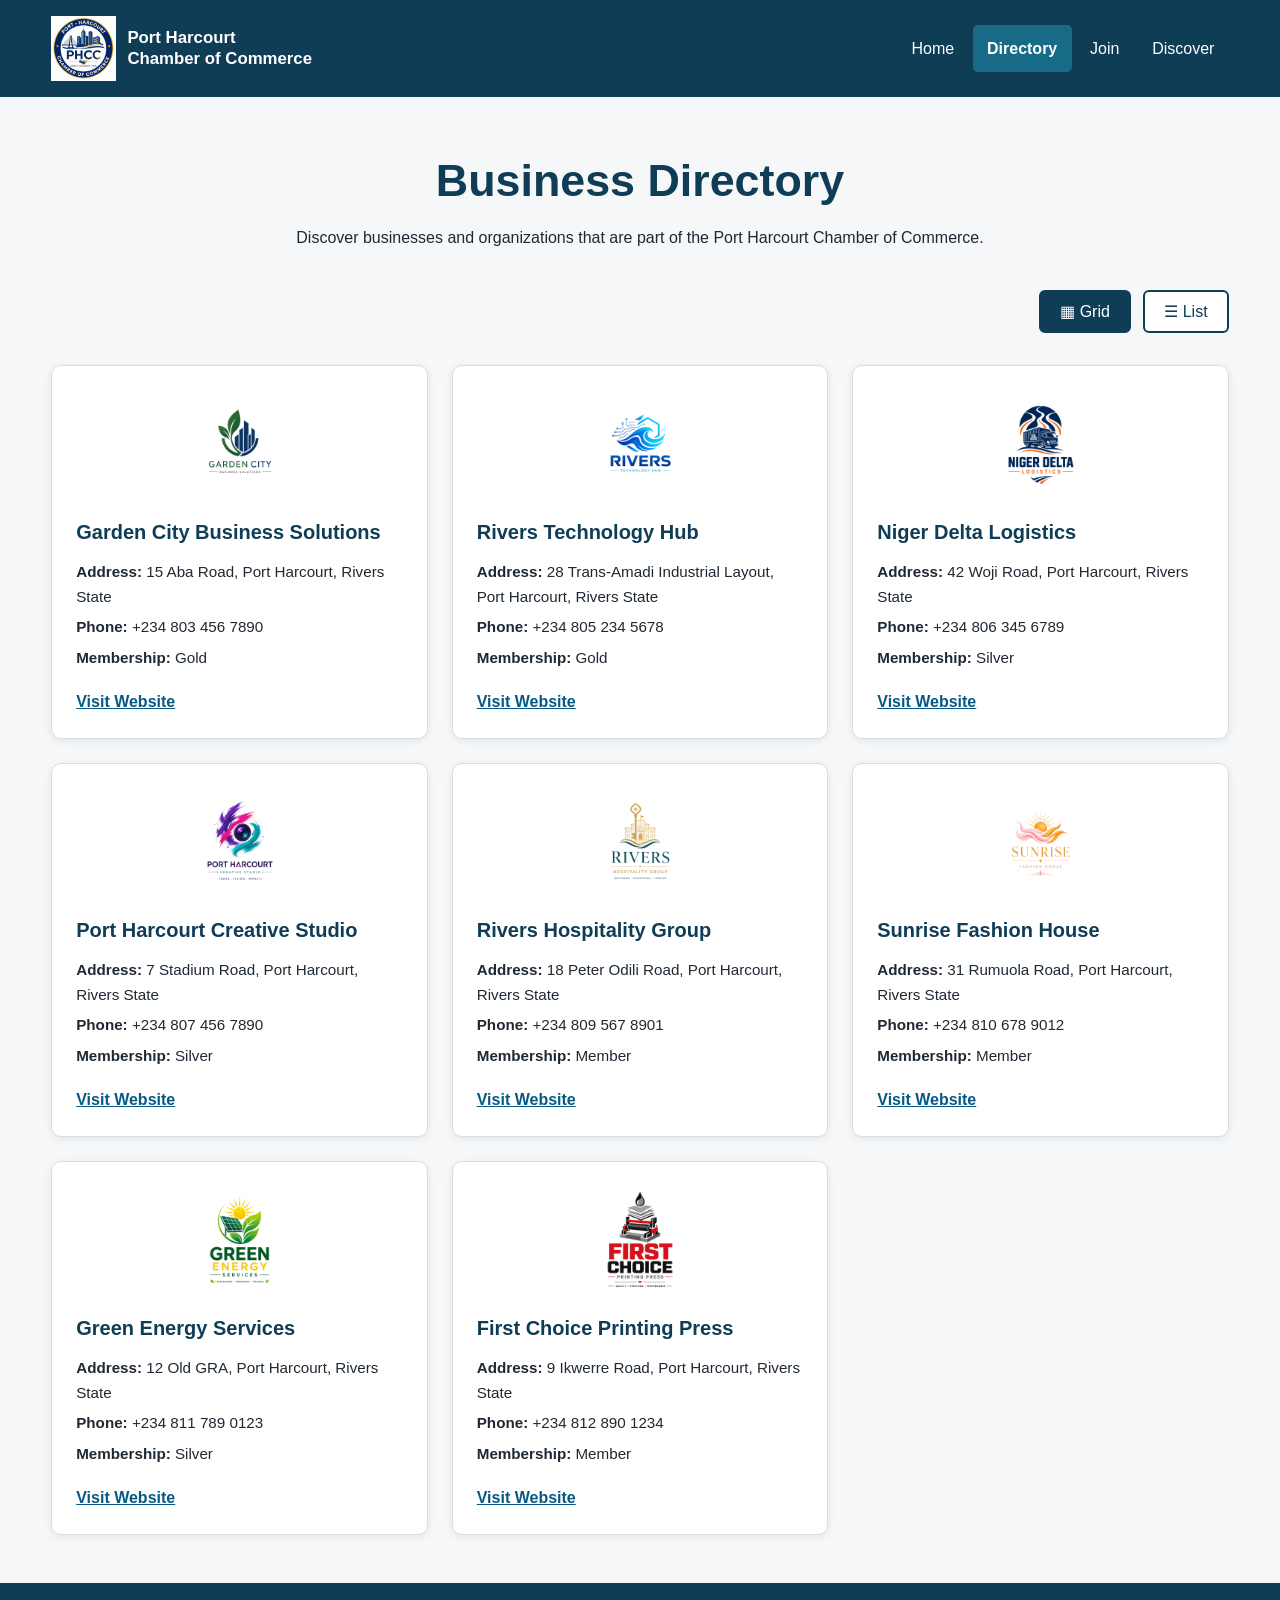
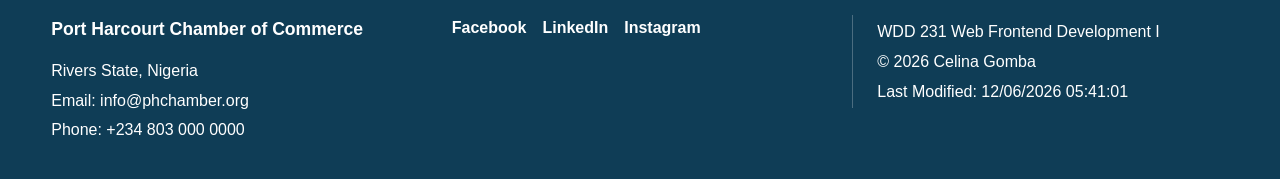
==== chamber/directory.html @ 9926c1c8 "completed" ====
<!DOCTYPE html>
<html lang="en">
<head>
    <meta charset="UTF-8">
    <meta name="viewport" content="width=device-width, initial-scale=1.0">

    <title>Port Harcourt Chamber of Commerce | Directory</title>

    <meta
        name="description"
        content="Explore the Port Harcourt Chamber of Commerce business directory and discover local businesses, services, and organizations in Port Harcourt, Rivers State."
    >

    <meta name="author" content="Celina Gomba">

    <!-- Open Graph / Facebook -->
    <meta property="og:title" content="Port Harcourt Chamber of Commerce | Directory">
    <meta
        property="og:description"
        content="Discover businesses and organizations that are members of the Port Harcourt Chamber of Commerce."
    >
    <meta property="og:type" content="website">
    <meta property="og:url" content="https://celinadada07-jpg.github.io/wdd231/chamber/directory.html">
    <meta
        property="og:image"
        content="https://celinadada07-jpg.github.io/wdd231/chamber/images/port-harcourt-chamber.jpg"
    >

    <!-- Favicon -->
    <link rel="icon" href="images/favicon.ico">
      
    <!-- CSS -->
    <link rel="stylesheet" href="styles/normalize.css">
    <link rel="stylesheet" href="styles/small.css">
    <link rel="stylesheet" href="styles/larger.css">

    <!-- JavaScript -->
    <script src="scripts/directory.js" defer></script>
</head>

<body>

    <header class="site-header">

        <div class="header-content">

            <a href="index.html" class="site-logo">
                <img
                    src="images/logo.svg"
                    alt="Port Harcourt Chamber of Commerce logo"
                >
                <span>Port Harcourt<br>Chamber of Commerce</span>
            </a>

            <button
                id="menu-button"
                class="menu-button"
                type="button"
                aria-label="Open navigation menu"
                aria-expanded="false"
            >
                ☰
            </button>

            <nav id="primary-nav" class="primary-nav" aria-label="Main navigation">
                <a href="index.html">Home</a>
                <a href="directory.html" class="active" aria-current="page">Directory</a>
                <a href="join.html">Join</a>
                <a href="discover.html">Discover</a>
            </nav>

        </div>

    </header>

    <main>

        <section class="page-heading">
            <h1>Business Directory</h1>
            <p>
                Discover businesses and organizations that are part of the
                Port Harcourt Chamber of Commerce.
            </p>
        </section>

        <section class="directory-section">

            <div class="directory-controls" aria-label="Directory display options">

                <button
                    id="grid-button"
                    class="view-button active-view"
                    type="button"
                    aria-label="Display businesses in a grid"
                    aria-pressed="true"
                >
                    ▦ Grid
                </button>

                <button
                    id="list-button"
                    class="view-button"
                    type="button"
                    aria-label="Display businesses in a list"
                    aria-pressed="false"
                >
                    ☰ List
                </button>

            </div>

            <div id="members" class="members-grid">
                <!-- Member cards are generated by JavaScript -->
            </div>

        </section>

    </main>

    <footer class="site-footer">

        <div class="footer-content">

            <div class="footer-contact">
                <h2>Port Harcourt Chamber of Commerce</h2>
                <p>Rivers State, Nigeria</p>
                <p>Email: info@phchamber.org</p>
                <p>Phone: +234 803 000 0000</p>
            </div>

            <div class="footer-social">

                <a
                    href="https://www.facebook.com/"
                    target="_blank"
                    rel="noopener noreferrer"
                    aria-label="Visit our Facebook page"
                >
                    Facebook
                </a>

                <a
                    href="https://www.linkedin.com/"
                    target="_blank"
                    rel="noopener noreferrer"
                    aria-label="Visit our LinkedIn page"
                >
                    LinkedIn
                </a>

                <a
                    href="https://www.instagram.com/"
                    target="_blank"
                    rel="noopener noreferrer"
                    aria-label="Visit our Instagram page"
                >
                    Instagram
                </a>

            </div>

            <div class="footer-development">
                <p>WDD 231 Web Frontend Development I</p>
                <p>© <span id="current-year"></span> Celina Gomba</p>
                <p>Last Modified: <span id="last-modified"></span></p>
            </div>

        </div>

    </footer>

</body>
</html>
---- chamber/styles/small.css ----
/* ==========================================
   PORT HARCOURT CHAMBER OF COMMERCE
   SMALL SCREEN STYLES
   ========================================== */


/* ==========================================
   GENERAL RESET
   ========================================== */

* {
    box-sizing: border-box;
}

body {
    margin: 0;
    font-family: Arial, Helvetica, sans-serif;
    line-height: 1.6;
    color: #1f2933;
    background-color: #f5f7f9;
}

img {
    max-width: 100%;
    height: auto;
    display: block;
}

a {
    color: #075985;
}


/* ==========================================
   HEADER
   ========================================== */

.site-header {
    background-color: #0f3d56;
    color: white;
}

.header-content {
    width: 92%;
    max-width: 1200px;
    margin: 0 auto;
    padding: 1rem 0;
    display: flex;
    align-items: center;
    justify-content: space-between;
    position: relative;
}

.site-logo {
    display: flex;
    align-items: center;
    gap: 0.7rem;
    color: white;
    text-decoration: none;
    font-weight: 700;
}

.site-logo img {
    width: 55px;
    height: 55px;
    object-fit: contain;
}

.site-logo span {
    font-size: 0.95rem;
    line-height: 1.2;
}


/* ==========================================
   MOBILE MENU BUTTON
   ========================================== */

.menu-button {
    border: none;
    background: transparent;
    color: white;
    font-size: 2rem;
    cursor: pointer;
    padding: 0.25rem 0.5rem;
}


/* ==========================================
   NAVIGATION
   ========================================== */

.primary-nav {
    display: none;
    position: absolute;
    top: 100%;
    left: 0;
    width: 100%;
    background-color: #0f3d56;
    z-index: 1000;
}

.primary-nav.open {
    display: flex;
    flex-direction: column;
}

.primary-nav a {
    color: white;
    text-decoration: none;
    padding: 0.9rem 1rem;
    border-top: 1px solid rgba(255, 255, 255, 0.15);
    text-align: center;
}

.primary-nav a:hover,
.primary-nav a:focus {
    background-color: #176b87;
}

.primary-nav a.active {
    background-color: #176b87;
    font-weight: bold;
}


/* ==========================================
   PAGE HEADING
   ========================================== */

.page-heading {
    width: 92%;
    max-width: 1200px;
    margin: 0 auto;
    padding: 2rem 0 1rem;
    text-align: center;
}

.page-heading h1 {
    margin: 0 0 0.5rem;
    color: #0f3d56;
    font-size: 2rem;
}

.page-heading p {
    margin: 0 auto;
    max-width: 700px;
}


/* ==========================================
   DIRECTORY SECTION
   ========================================== */

.directory-section {
    width: 92%;
    max-width: 1200px;
    margin: 0 auto;
    padding-bottom: 3rem;
}


/* ==========================================
   GRID / LIST CONTROLS
   ========================================== */

.directory-controls {
    display: flex;
    justify-content: center;
    gap: 0.75rem;
    margin: 1rem 0 1.5rem;
}

.view-button {
    border: 2px solid #0f3d56;
    background-color: white;
    color: #0f3d56;
    padding: 0.65rem 1.2rem;
    border-radius: 6px;
    font-size: 1rem;
    cursor: pointer;
    transition: background-color 0.2s ease, color 0.2s ease;
}

.view-button:hover,
.view-button:focus {
    background-color: #176b87;
    color: white;
}

.view-button.active-view {
    background-color: #0f3d56;
    color: white;
}


/* ==========================================
   MEMBER GRID
   ========================================== */

.members-grid {
    display: grid;
    grid-template-columns: 1fr;
    gap: 1.25rem;
}


/* ==========================================
   MEMBER CARD
   ========================================== */

.member-card {
    background-color: white;
    border: 1px solid #d7dee3;
    border-radius: 10px;
    padding: 1.25rem;
    box-shadow: 0 2px 8px rgba(0, 0, 0, 0.08);
}

.member-card img {
    width: 150px;
    height: 100px;
    object-fit: contain;
    margin: 0 auto 1rem;
}

.member-information h2 {
    color: #0f3d56;
    font-size: 1.25rem;
    margin: 0 0 0.75rem;
}

.member-information p {
    margin: 0.4rem 0;
    font-size: 0.95rem;
}

.member-information a {
    display: inline-block;
    margin-top: 0.75rem;
    font-weight: 700;
}


/* ==========================================
   LIST VIEW
   ========================================== */

.members-list {
    display: flex;
    flex-direction: column;
    gap: 0.5rem;
}

.members-list .member-card {
    display: grid;
    grid-template-columns: 1fr;
    border-radius: 4px;
    box-shadow: none;
}

.members-list .member-card img {
    display: none;
}

.members-list .member-information h2 {
    font-size: 1rem;
    margin-bottom: 0.25rem;
}

.members-list .member-information p {
    margin: 0.2rem 0;
}

.members-list .member-information a {
    margin-top: 0.25rem;
}


/* ==========================================
   ERROR MESSAGE
   ========================================== */

.error-message {
    background-color: white;
    border-left: 5px solid #b42318;
    padding: 1rem;
    color: #7a1c14;
}


/* ==========================================
   FOOTER
   ========================================== */

.site-footer {
    background-color: #0f3d56;
    color: white;
    padding: 2rem 0;
}

.footer-content {
    width: 92%;
    max-width: 1200px;
    margin: 0 auto;
    display: grid;
    gap: 1.5rem;
    text-align: center;
}

.footer-contact h2 {
    font-size: 1.1rem;
    margin-top: 0;
}

.footer-contact p {
    margin: 0.25rem 0;
}

.footer-social {
    display: flex;
    justify-content: center;
    flex-wrap: wrap;
    gap: 1rem;
}

.footer-social a {
    color: white;
    text-decoration: none;
    font-weight: 600;
}

.footer-social a:hover,
.footer-social a:focus {
    text-decoration: underline;
}

.footer-development {
    border-top: 1px solid rgba(255, 255, 255, 0.25);
    padding-top: 1rem;
}

.footer-development p {
    margin: 0.25rem 0;
}


/* ==========================================
   ACCESSIBILITY
   ========================================== */

button:focus-visible,
a:focus-visible {
    outline: 3px solid #f4c95d;
    outline-offset: 3px;
}
---- chamber/styles/larger.css ----
/* ==========================================
   PORT HARCOURT CHAMBER OF COMMERCE
   LARGE SCREEN STYLES
   ========================================== */

@media screen and (min-width: 38rem) {

    /* ===============================
       HEADER
       =============================== */

    .header-content {
        padding: 1rem 0;
    }

    .menu-button {
        display: none;
    }

    .primary-nav {
        position: static;
        display: flex;
        width: auto;
        background-color: transparent;
        align-items: center;
        gap: 0.25rem;
    }

    .primary-nav.open {
        flex-direction: row;
    }

    .primary-nav a {
        border-top: none;
        padding: 0.7rem 0.9rem;
        border-radius: 5px;
    }

    .primary-nav a:hover,
    .primary-nav a:focus {
        background-color: #176b87;
    }

    /* ===============================
       PAGE HEADING
       =============================== */

    .page-heading {
        padding: 3rem 0 1.5rem;
    }

    .page-heading h1 {
        font-size: 2.5rem;
    }

    /* ===============================
       DIRECTORY CONTROLS
       =============================== */

    .directory-controls {
        justify-content: flex-end;
        margin-bottom: 2rem;
    }

    /* ===============================
       DIRECTORY GRID
       =============================== */

    .members-grid {
        grid-template-columns: repeat(2, 1fr);
        gap: 1.5rem;
    }

    .member-card {
        padding: 1.5rem;
        transition: transform 0.2s ease, box-shadow 0.2s ease;
    }

    .member-card:hover {
        transform: translateY(-4px);
        box-shadow: 0 5px 14px rgba(0, 0, 0, 0.12);
    }

    .member-card img {
        width: 170px;
        height: 110px;
    }

    /* ===============================
       LIST VIEW
       =============================== */

    .members-list .member-card {
        grid-template-columns: 1fr;
        padding: 1rem 1.25rem;
    }

    /* ===============================
       FOOTER
       =============================== */

    .footer-content {
        grid-template-columns: repeat(3, 1fr);
        align-items: start;
        text-align: left;
    }

    .footer-social {
        justify-content: flex-start;
    }

    .footer-development {
        border-top: none;
        border-left: 1px solid rgba(255, 255, 255, 0.25);
        padding-top: 0;
        padding-left: 1.5rem;
    }
}


/* ==========================================
   EXTRA LARGE SCREENS
   ========================================== */

@media screen and (min-width: 64rem) {

    .members-grid {
        grid-template-columns: repeat(3, 1fr);
    }

    .site-logo img {
        width: 65px;
        height: 65px;
    }

    .site-logo span {
        font-size: 1.05rem;
    }

    .page-heading h1 {
        font-size: 2.8rem;
    }
}
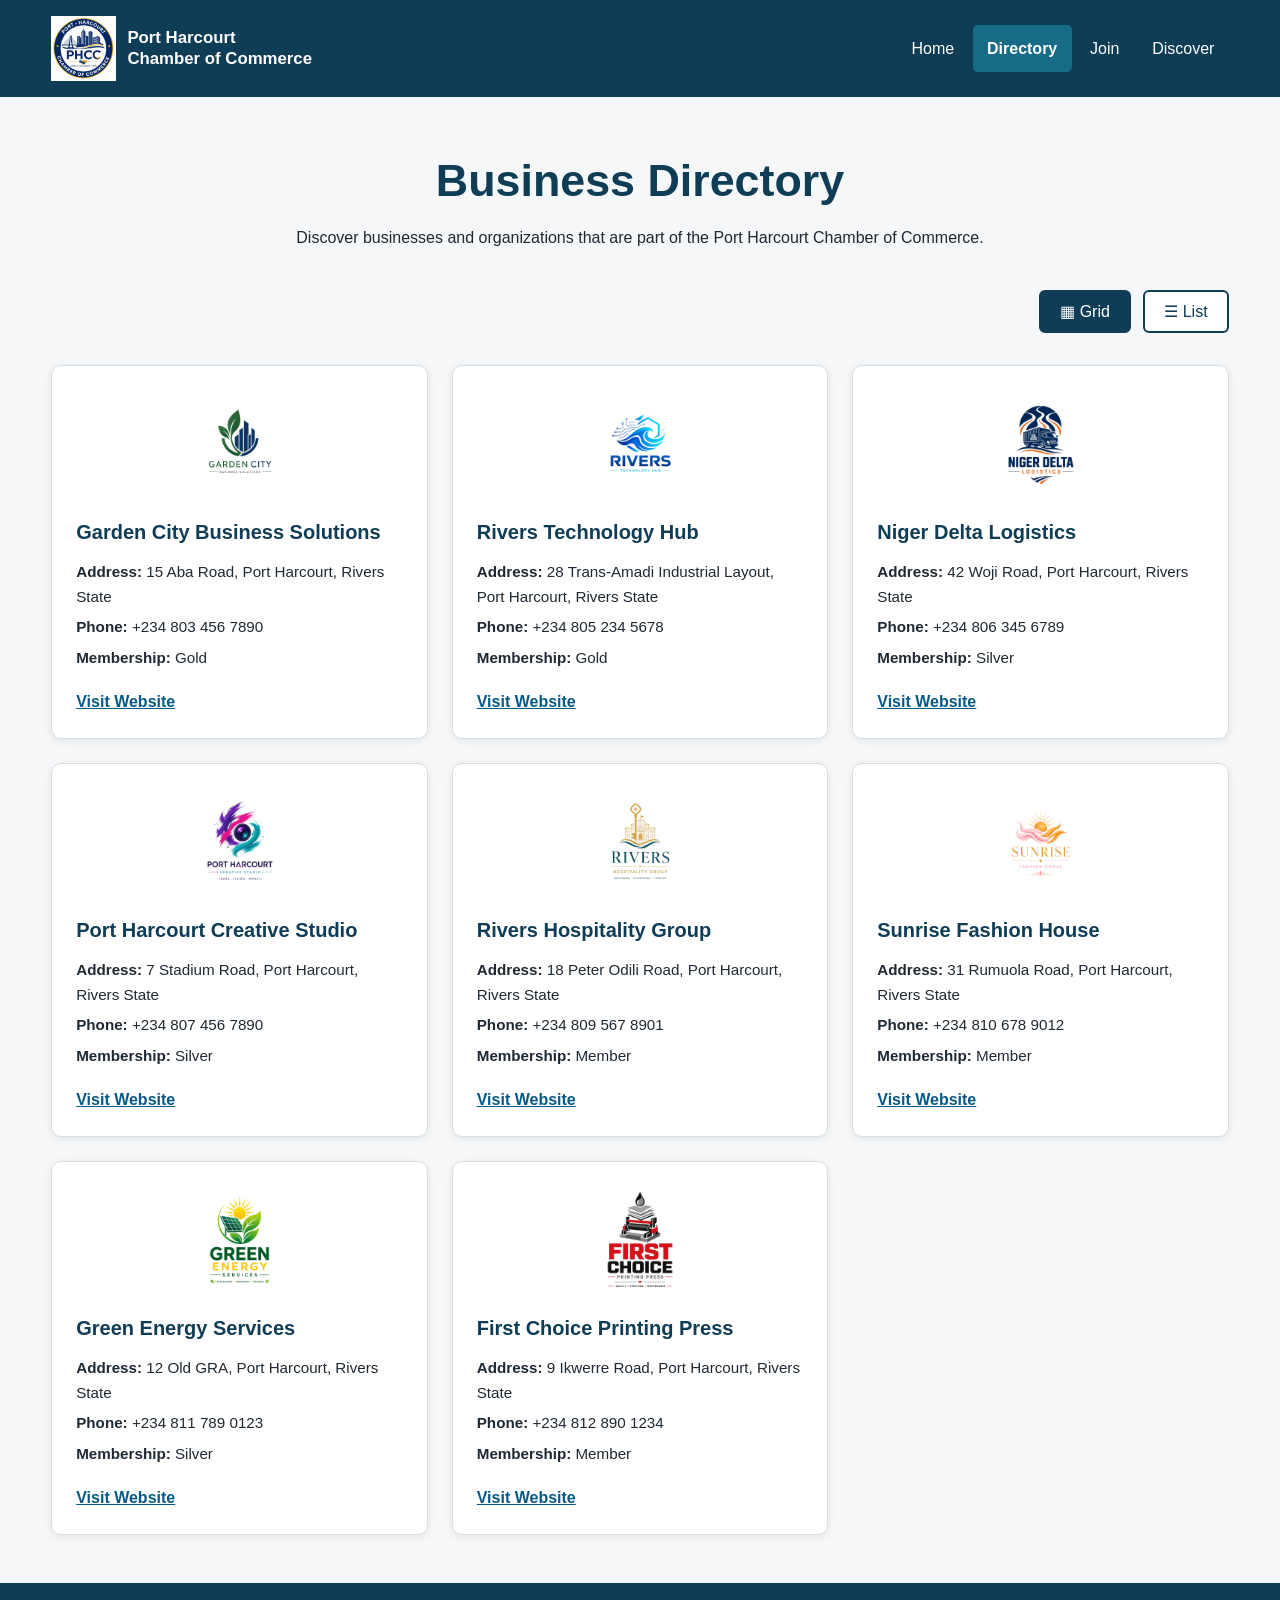
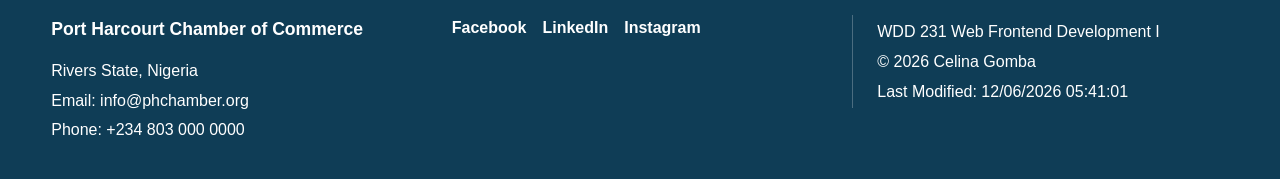
==== commit 393616f3: "Corections made" ====
--- a/chamber/directory.html
+++ b/chamber/directory.html
@@ -46,7 +46,7 @@
 
             <a href="index.html" class="site-logo">
                 <img
-                    src="images/logo.svg"
+                    src="images/logo.png"
                     alt="Port Harcourt Chamber of Commerce logo"
                 >
                 <span>Port Harcourt<br>Chamber of Commerce</span>
--- a/chamber/styles/small.css
+++ b/chamber/styles/small.css
@@ -354,3 +354,182 @@
     outline: 3px solid #f4c95d;
     outline-offset: 3px;
 }
+
+/* ================================
+   HOME PAGE - HERO
+   ================================ */
+
+.hero {
+    position: relative;
+    width: 100%;
+    min-height: 420px;
+    overflow: hidden;
+}
+
+.hero img {
+    width: 100%;
+    height: 420px;
+    object-fit: cover;
+}
+
+.hero-content {
+    position: absolute;
+    top: 0;
+    left: 0;
+    width: 100%;
+    height: 100%;
+
+    display: flex;
+    flex-direction: column;
+    justify-content: center;
+    align-items: center;
+
+    text-align: center;
+    padding: 2rem;
+
+    background: rgba(0, 0, 0, 0.45);
+    color: white;
+}
+
+.hero-content h1 {
+    color: white;
+    max-width: 850px;
+    margin: 0 0 1rem;
+    font-size: 2rem;
+    line-height: 1.2;
+}
+
+.hero-content p {
+    max-width: 700px;
+    margin: 0 0 1.5rem;
+    color: white;
+}
+
+.hero-button {
+    display: inline-block;
+    padding: 0.85rem 1.5rem;
+    background-color: #f4b942;
+    color: #102a43;
+    text-decoration: none;
+    font-weight: bold;
+    border-radius: 6px;
+}
+
+.hero-button:hover,
+.hero-button:focus {
+    background-color: white;
+    color: #0f3d56;
+}
+
+
+/* ================================
+   HOME PAGE - SECTIONS
+   ================================ */
+
+.home-section {
+    width: 92%;
+    max-width: 1200px;
+    margin: 0 auto;
+    padding: 2.5rem 0;
+}
+
+.home-section > h2 {
+    text-align: center;
+    color: #0f3d56;
+    margin-bottom: 1.5rem;
+}
+
+
+/* EVENTS */
+
+.events-container {
+    display: grid;
+    grid-template-columns: 1fr;
+    gap: 1rem;
+}
+
+.event-card {
+    background-color: white;
+    border: 1px solid #d7dee3;
+    border-radius: 10px;
+    padding: 1.25rem;
+    box-shadow: 0 2px 8px rgba(0, 0, 0, 0.08);
+}
+
+.event-card h3 {
+    color: #0f3d56;
+}
+
+.event-date {
+    color: #176b87;
+    font-weight: bold;
+}
+
+/* ================================
+   WEATHER FORECAST CARDS
+   ================================ */
+
+#forecast {
+    display: grid;
+    grid-template-columns: repeat(3, 1fr);
+    gap: 1rem;
+    margin-top: 1rem;
+}
+
+.forecast-card {
+    background-color: #ffffff;
+    border: 1px solid #d7dee3;
+    border-radius: 10px;
+    padding: 1rem;
+    text-align: center;
+    box-shadow: 0 2px 8px rgba(0, 0, 0, 0.08);
+}
+
+.forecast-card h4 {
+    color: #0f3d56;
+    margin-bottom: 0.5rem;
+}
+
+.forecast-card img {
+    width: 70px;
+    height: 70px;
+    margin: 0 auto;
+}
+
+.forecast-card p {
+    margin: 0.4rem 0;
+}
+
+.forecast-card strong {
+    font-size: 1.2rem;
+    color: #0f3d56;
+}
+
+
+/* MEMBER SPOTLIGHTS */
+
+.spotlights-container {
+    display: grid;
+    grid-template-columns: 1fr;
+    gap: 1rem;
+}
+
+.spotlight-card {
+    background-color: white;
+    border: 1px solid #d7dee3;
+    border-radius: 10px;
+    padding: 1.25rem;
+    text-align: center;
+    box-shadow: 0 2px 8px rgba(0, 0, 0, 0.08);
+}
+
+.spotlight-card img {
+    width: 140px;
+    height: 90px;
+    object-fit: contain;
+    margin: 0 auto 1rem;
+}
+
+.spotlight-card h3 {
+    color: #0f3d56;
+}
--- a/chamber/styles/larger.css
+++ b/chamber/styles/larger.css
@@ -140,4 +140,144 @@
     .page-heading h1 {
         font-size: 2.8rem;
     }
+}
+
+/* ==========================================
+   HOME PAGE - LARGE SCREEN STYLES
+   ========================================== */
+
+@media screen and (min-width: 38rem) {
+
+    /* HERO */
+
+    .hero {
+        min-height: 500px;
+    }
+
+    .hero img {
+        height: 500px;
+    }
+
+    .hero-content {
+        padding: 3rem;
+    }
+
+    .hero-content h1 {
+        font-size: 3rem;
+    }
+
+    .hero-content p {
+        font-size: 1.15rem;
+    }
+
+
+    /* EVENTS */
+
+    .events-container {
+        grid-template-columns: repeat(3, 1fr);
+        gap: 1.5rem;
+    }
+
+    .event-card {
+        padding: 1.5rem;
+    }
+
+
+    /* WEATHER */
+
+    .weather-container {
+        grid-template-columns: 1fr 1fr;
+        gap: 1.5rem;
+    }
+
+
+    /* MEMBER SPOTLIGHTS */
+
+    .spotlights-container {
+        grid-template-columns: repeat(3, 1fr);
+        gap: 1.5rem;
+    }
+
+    .spotlight-card {
+        padding: 1.5rem;
+    }
+
+}
+
+
+/* ==========================================
+   EXTRA LARGE SCREENS
+   ========================================== */
+
+@media screen and (min-width: 64rem) {
+
+    .hero {
+        min-height: 550px;
+    }
+
+    .hero img {
+        height: 550px;
+    }
+
+    .hero-content h1 {
+        font-size: 3.5rem;
+    }
+
+    .hero-content p {
+        font-size: 1.2rem;
+    }
+
+}
+
+/* ==========================================
+   COMPACT WEATHER - SIDE BY SIDE
+   ========================================== */
+
+@media screen and (min-width: 38rem) {
+
+    .weather-container {
+        display: grid;
+        grid-template-columns: minmax(220px, 0.8fr) minmax(500px, 2fr);
+        gap: 1.5rem;
+        align-items: start;
+    }
+
+    .weather-card {
+        padding: 1rem;
+    }
+
+    /* Current weather */
+    #current-weather {
+        display: flex;
+        align-items: center;
+        gap: 0.8rem;
+        flex-wrap: wrap;
+    }
+
+    #current-weather img {
+        width: 70px;
+        height: 70px;
+        margin: 0;
+    }
+
+    #current-weather p {
+        margin: 0.25rem 0;
+    }
+
+    /* Three-day forecast */
+    #forecast {
+        display: grid;
+        grid-template-columns: repeat(3, 1fr);
+        gap: 0.75rem;
+        margin-top: 0.5rem;
+    }
+
+    .forecast-card {
+        padding: 0.75rem;
+    }
+
+    .forecast-card img {
+        width: 50px;
+        height: 50px;
+    }
 }
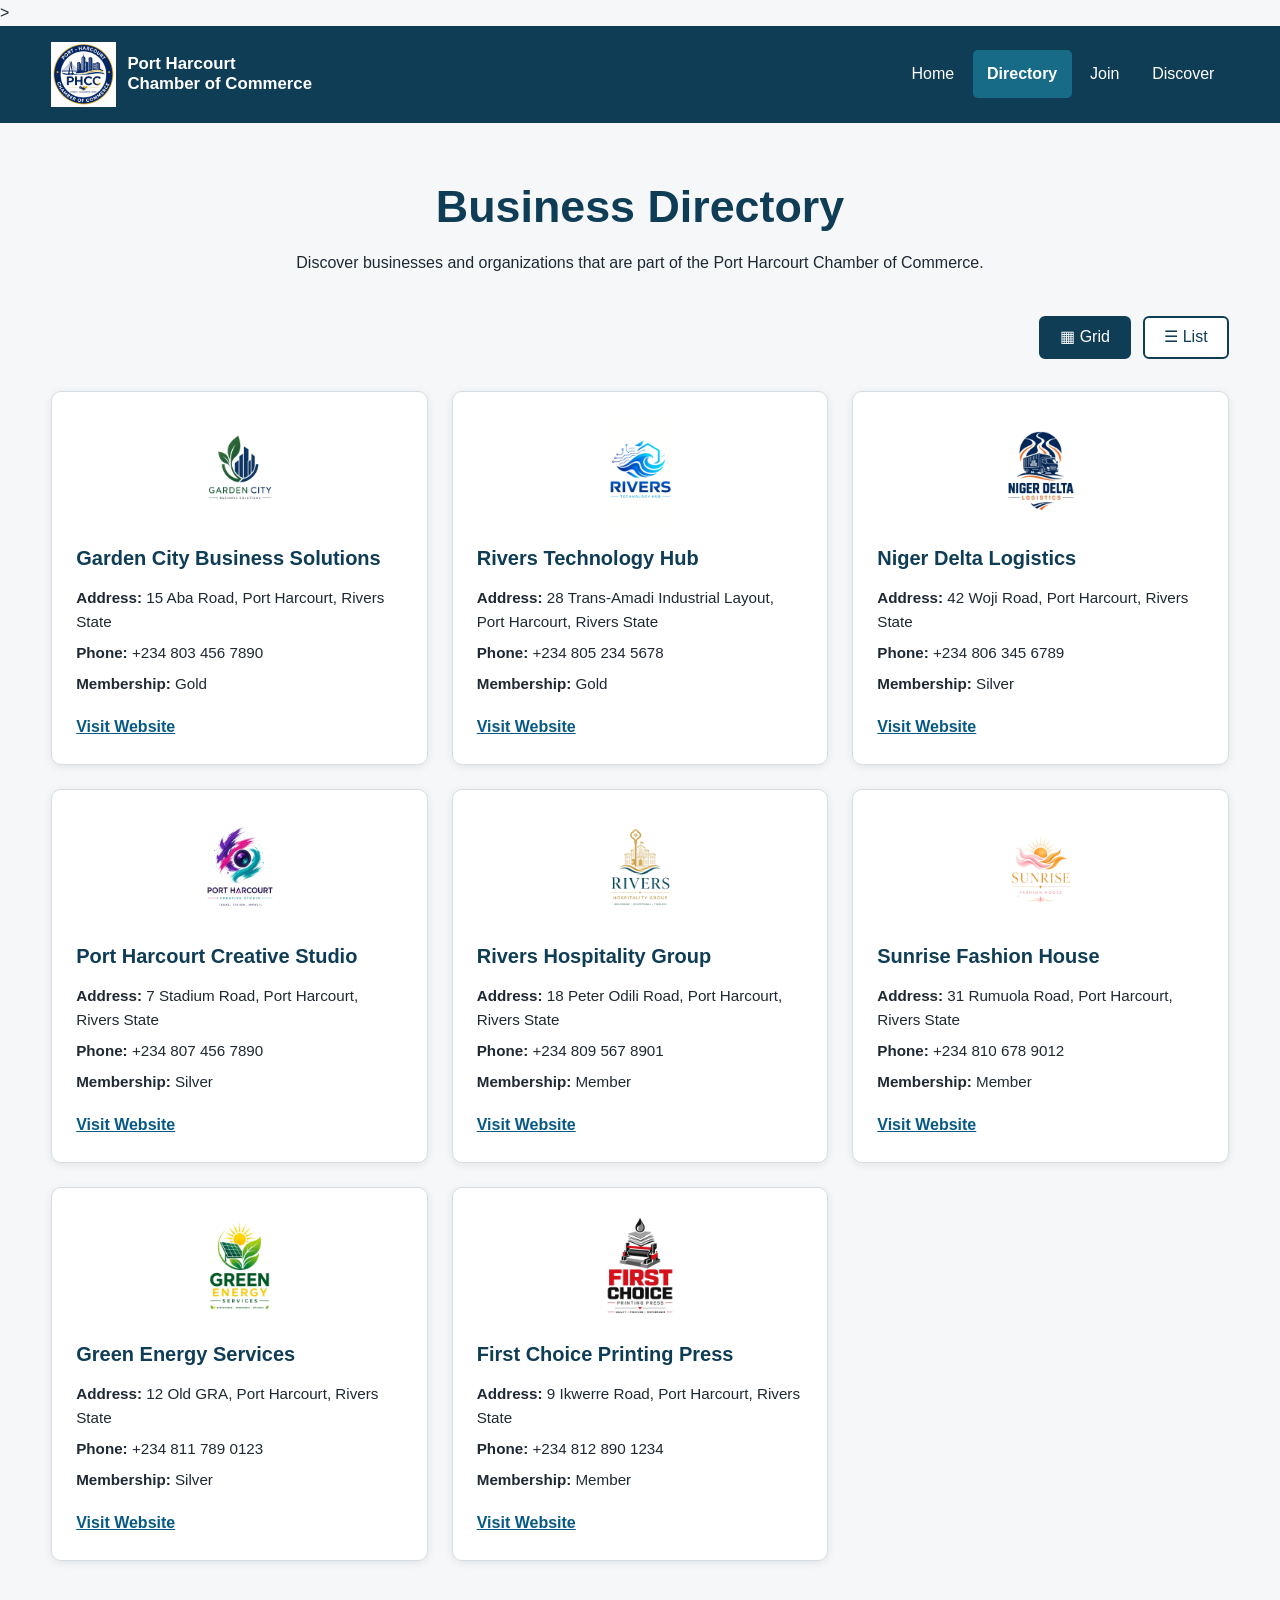
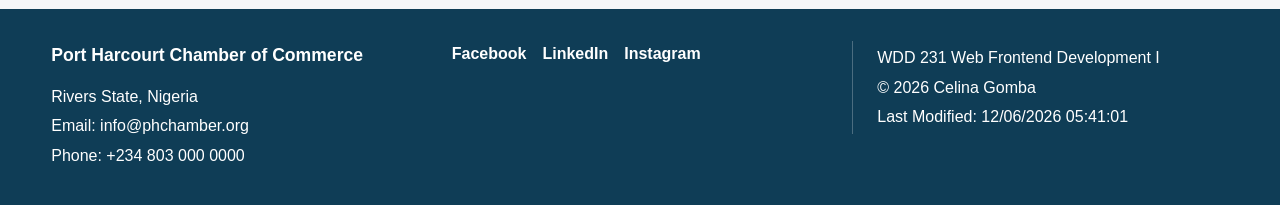
==== commit 4faf8086: "done" ====
--- a/chamber/directory.html
+++ b/chamber/directory.html
@@ -21,18 +21,20 @@
     >
     <meta property="og:type" content="website">
     <meta property="og:url" content="https://celinadada07-jpg.github.io/wdd231/chamber/directory.html">
-    <meta
-        property="og:image"
-        content="https://celinadada07-jpg.github.io/wdd231/chamber/images/port-harcourt-chamber.jpg"
+    <meta property="og:image"
+      content="https://celinadada07-jpg.github.io/wdd231/chamber/images/logo.png">
     >
 
     <!-- Favicon -->
     <link rel="icon" href="images/favicon.ico">
       
-    <!-- CSS -->
-    <link rel="stylesheet" href="styles/normalize.css">
-    <link rel="stylesheet" href="styles/small.css">
-    <link rel="stylesheet" href="styles/larger.css">
+     <link rel="preconnect" href="https://fonts.googleapis.com">
+     <link rel="preconnect" href="https://fonts.gstatic.com" crossorigin>
+     <link href="https://fonts.googleapis.com/css2?family=Roboto:wght@400;500;700&display=swap" rel="stylesheet">
+
+     <link rel="stylesheet" href="styles/normalize.css">
+     <link rel="stylesheet" href="styles/small.css">
+     <link rel="stylesheet" href="styles/larger.css">
 
     <!-- JavaScript -->
     <script src="scripts/directory.js" defer></script>
